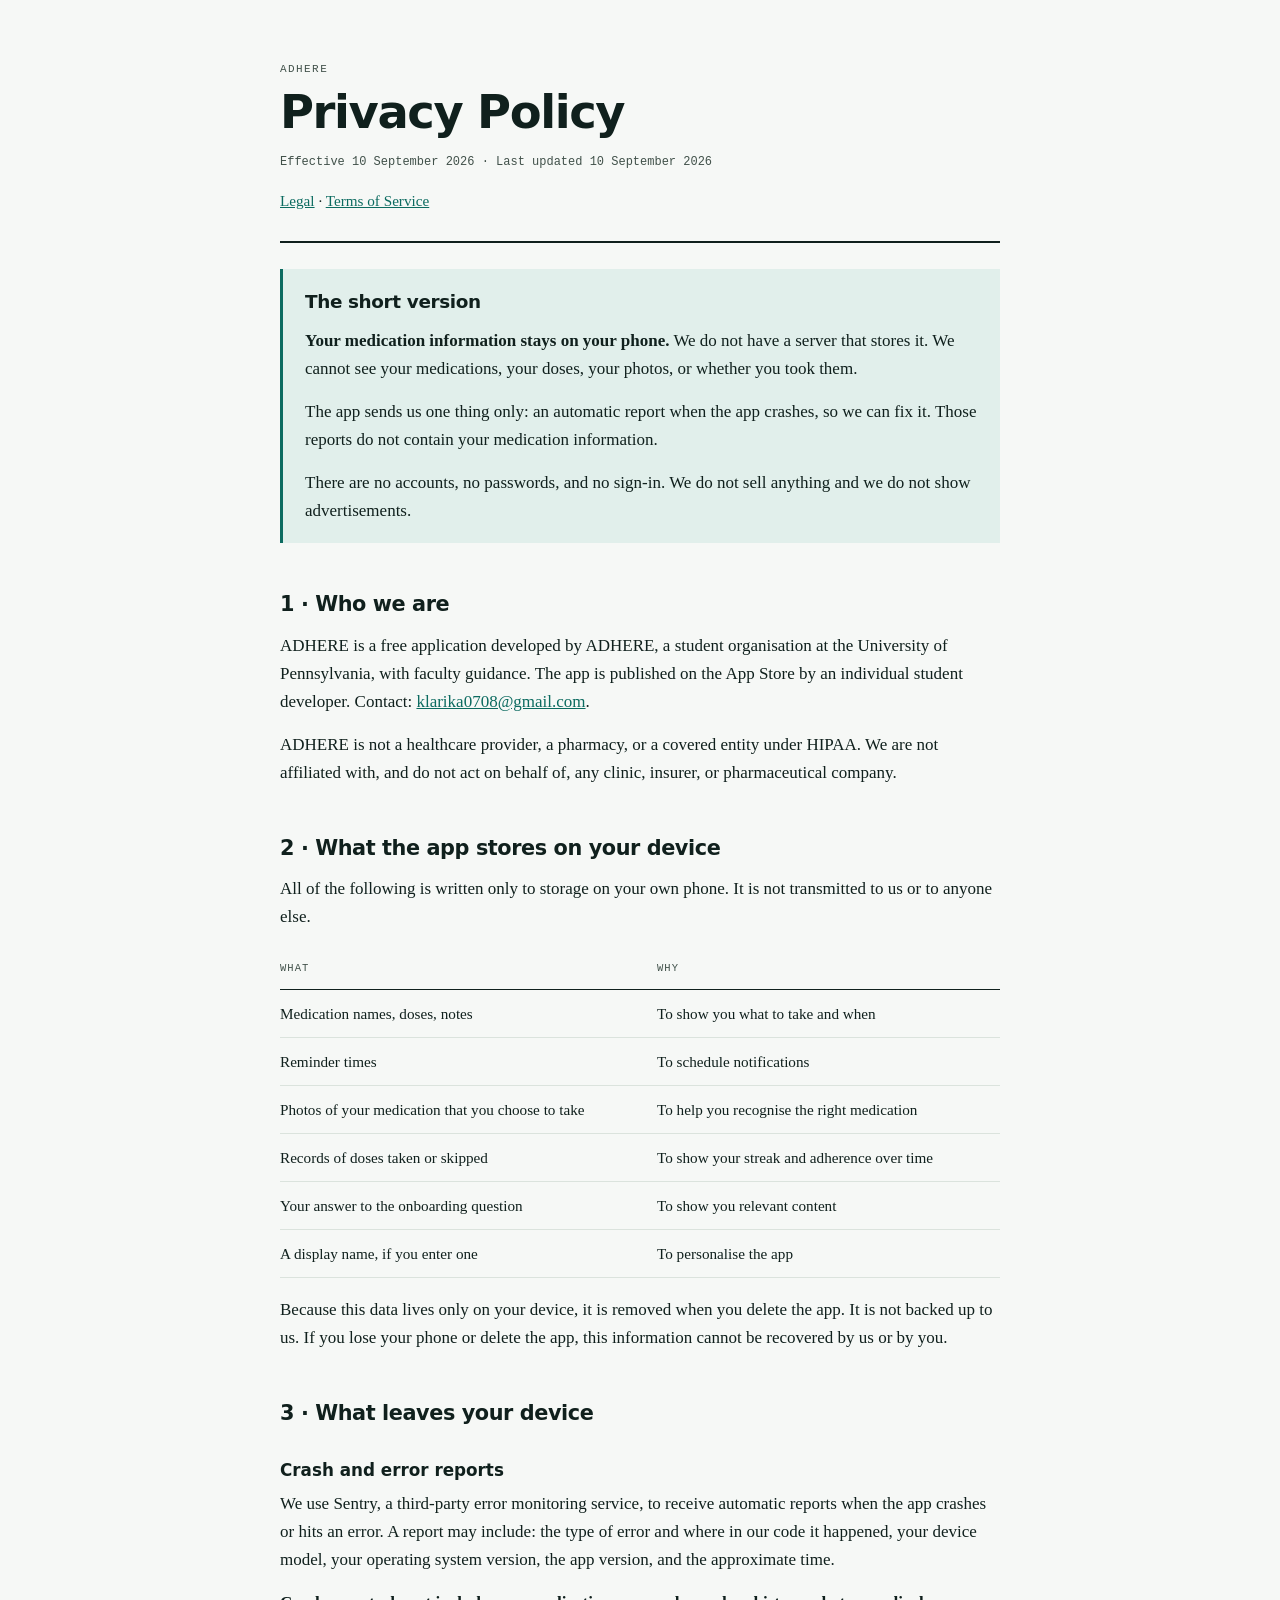
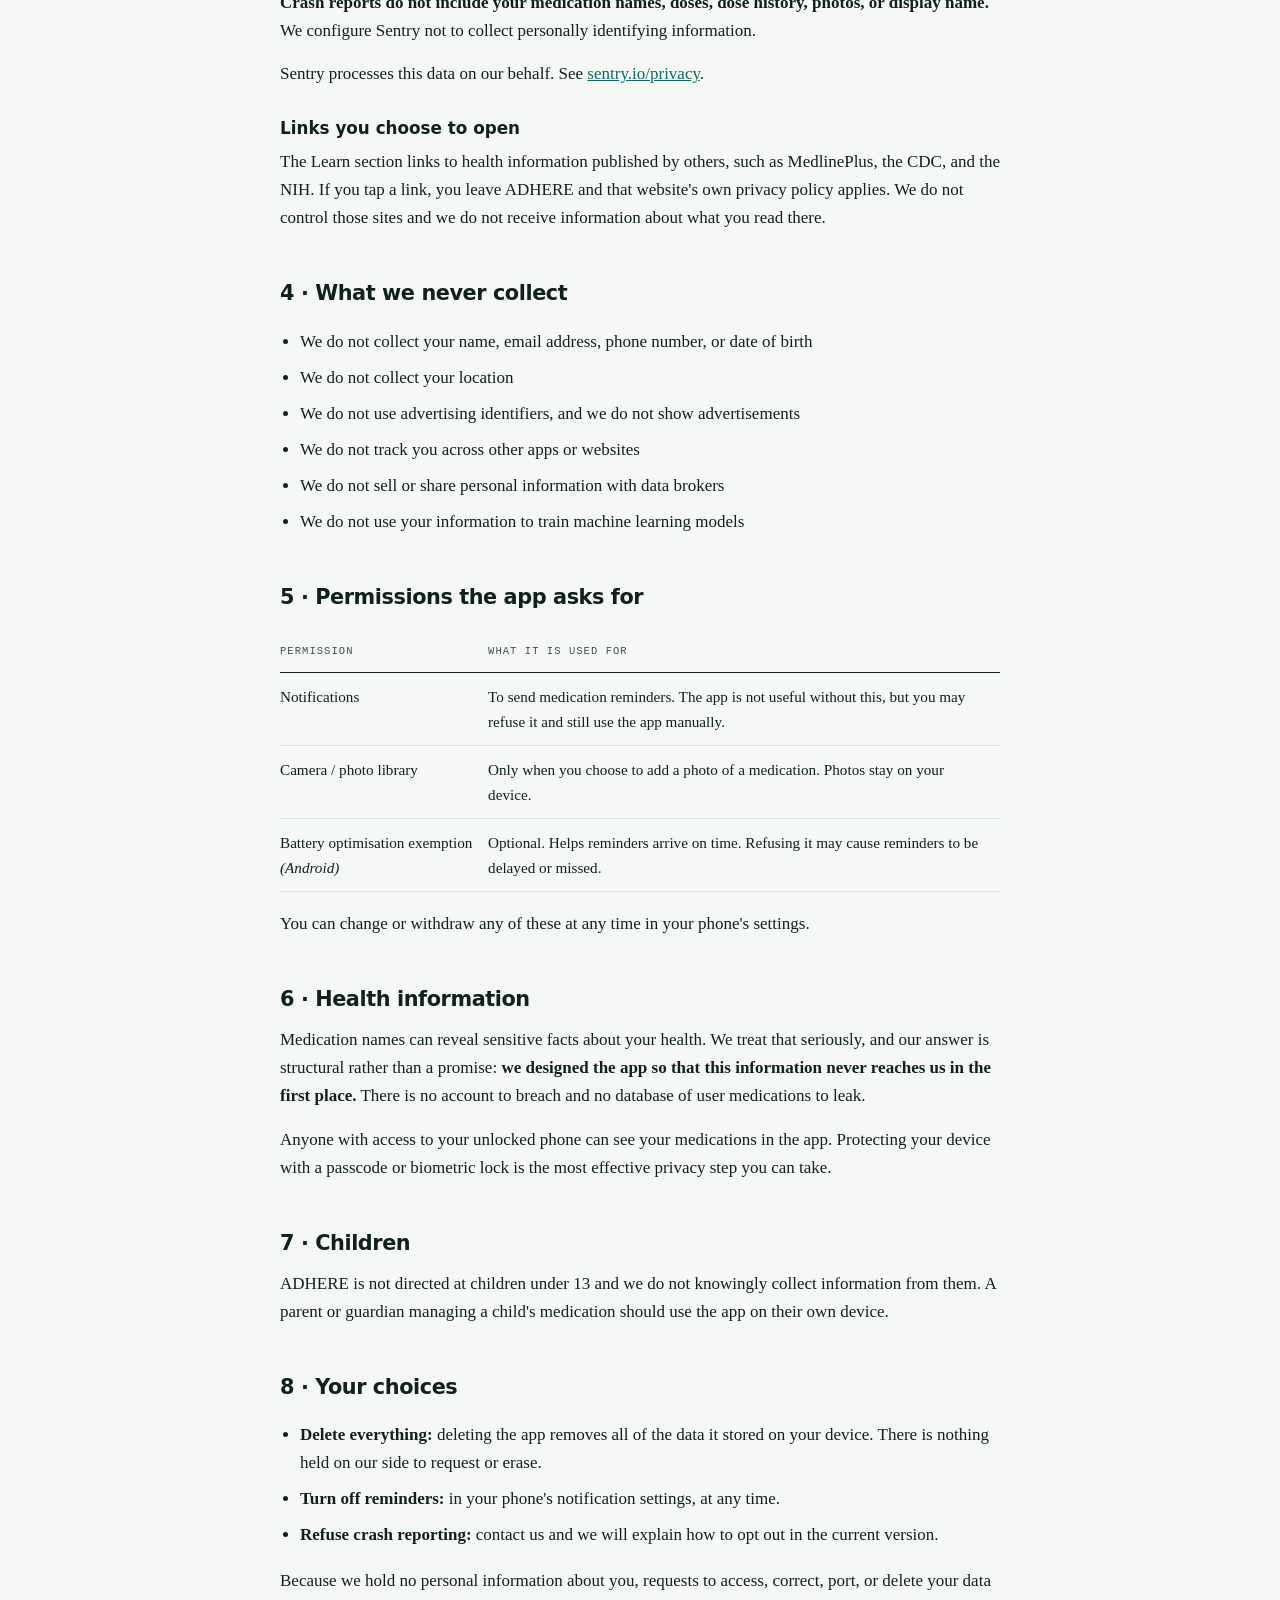
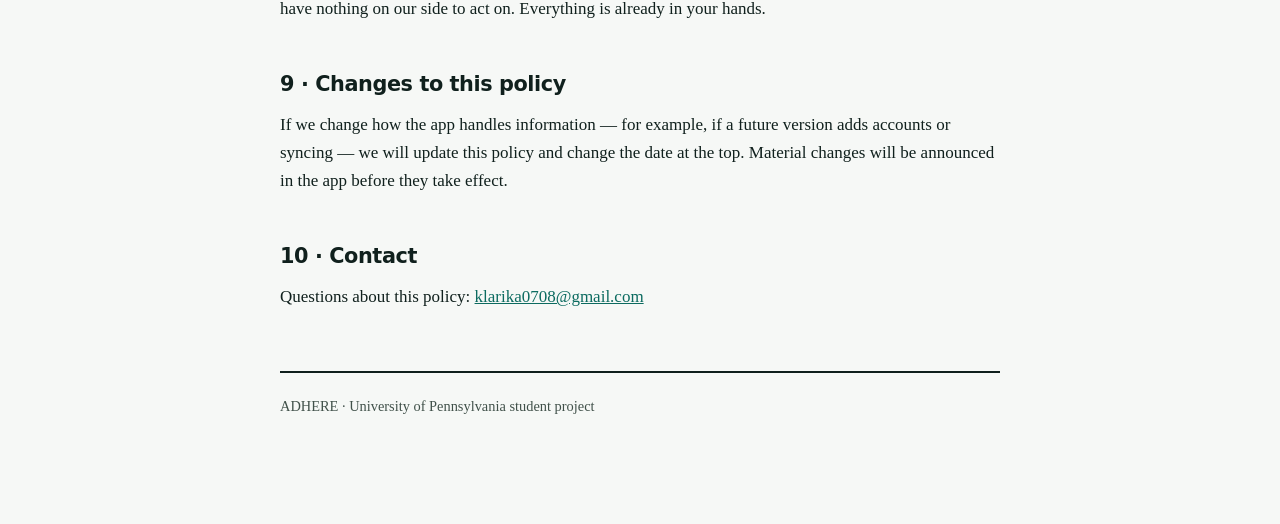
==== privacy.html @ e83df8bf "Privacy policy and terms of service for ADHERE" ====
<!doctype html><html lang="en"><head>
<meta charset="utf-8"><meta name="viewport" content="width=device-width,initial-scale=1">
<title>ADHERE — Privacy Policy</title><link rel="stylesheet" href="style.css"></head><body>
<div class="wrap">
<header>
  <p class="eyebrow">ADHERE</p>
  <h1>Privacy Policy</h1>
  <p class="updated">Effective 10 September 2026 · Last updated 10 September 2026</p>
  <nav><a href="index.html">Legal</a> · <a href="terms.html">Terms of Service</a></nav>
</header>

<div class="plain">
  <h2>The short version</h2>
  <p><strong>Your medication information stays on your phone.</strong> We do not have a server that stores it. We cannot see your medications, your doses, your photos, or whether you took them.</p>
  <p>The app sends us one thing only: an automatic report when the app crashes, so we can fix it. Those reports do not contain your medication information.</p>
  <p>There are no accounts, no passwords, and no sign-in. We do not sell anything and we do not show advertisements.</p>
</div>

<h2>1 · Who we are</h2>
<p>ADHERE is a free application developed by ADHERE, a student organisation at the University of Pennsylvania, with faculty guidance. The app is published on the App Store by an individual student developer. Contact: <a href="mailto:klarika0708@gmail.com">klarika0708@gmail.com</a>.</p>
<p>ADHERE is not a healthcare provider, a pharmacy, or a covered entity under HIPAA. We are not affiliated with, and do not act on behalf of, any clinic, insurer, or pharmaceutical company.</p>

<h2>2 · What the app stores on your device</h2>
<p>All of the following is written only to storage on your own phone. It is not transmitted to us or to anyone else.</p>
<table>
  <thead><tr><th>What</th><th>Why</th></tr></thead>
  <tbody>
    <tr><td>Medication names, doses, notes</td><td>To show you what to take and when</td></tr>
    <tr><td>Reminder times</td><td>To schedule notifications</td></tr>
    <tr><td>Photos of your medication that you choose to take</td><td>To help you recognise the right medication</td></tr>
    <tr><td>Records of doses taken or skipped</td><td>To show your streak and adherence over time</td></tr>
    <tr><td>Your answer to the onboarding question</td><td>To show you relevant content</td></tr>
    <tr><td>A display name, if you enter one</td><td>To personalise the app</td></tr>
  </tbody>
</table>
<p>Because this data lives only on your device, it is removed when you delete the app. It is not backed up to us. If you lose your phone or delete the app, this information cannot be recovered by us or by you.</p>

<h2>3 · What leaves your device</h2>
<h3>Crash and error reports</h3>
<p>We use Sentry, a third-party error monitoring service, to receive automatic reports when the app crashes or hits an error. A report may include: the type of error and where in our code it happened, your device model, your operating system version, the app version, and the approximate time.</p>
<p><strong>Crash reports do not include your medication names, doses, dose history, photos, or display name.</strong> We configure Sentry not to collect personally identifying information.</p>
<p>Sentry processes this data on our behalf. See <a href="https://sentry.io/privacy/">sentry.io/privacy</a>.</p>
<h3>Links you choose to open</h3>
<p>The Learn section links to health information published by others, such as MedlinePlus, the CDC, and the NIH. If you tap a link, you leave ADHERE and that website's own privacy policy applies. We do not control those sites and we do not receive information about what you read there.</p>

<h2>4 · What we never collect</h2>
<ul>
  <li>We do not collect your name, email address, phone number, or date of birth</li>
  <li>We do not collect your location</li>
  <li>We do not use advertising identifiers, and we do not show advertisements</li>
  <li>We do not track you across other apps or websites</li>
  <li>We do not sell or share personal information with data brokers</li>
  <li>We do not use your information to train machine learning models</li>
</ul>

<h2>5 · Permissions the app asks for</h2>
<table>
  <thead><tr><th>Permission</th><th>What it is used for</th></tr></thead>
  <tbody>
    <tr><td>Notifications</td><td>To send medication reminders. The app is not useful without this, but you may refuse it and still use the app manually.</td></tr>
    <tr><td>Camera / photo library</td><td>Only when you choose to add a photo of a medication. Photos stay on your device.</td></tr>
    <tr><td>Battery optimisation exemption <em>(Android)</em></td><td>Optional. Helps reminders arrive on time. Refusing it may cause reminders to be delayed or missed.</td></tr>
  </tbody>
</table>
<p>You can change or withdraw any of these at any time in your phone's settings.</p>

<h2>6 · Health information</h2>
<p>Medication names can reveal sensitive facts about your health. We treat that seriously, and our answer is structural rather than a promise: <strong>we designed the app so that this information never reaches us in the first place.</strong> There is no account to breach and no database of user medications to leak.</p>
<p>Anyone with access to your unlocked phone can see your medications in the app. Protecting your device with a passcode or biometric lock is the most effective privacy step you can take.</p>

<h2>7 · Children</h2>
<p>ADHERE is not directed at children under 13 and we do not knowingly collect information from them. A parent or guardian managing a child's medication should use the app on their own device.</p>

<h2>8 · Your choices</h2>
<ul>
  <li><strong>Delete everything:</strong> deleting the app removes all of the data it stored on your device. There is nothing held on our side to request or erase.</li>
  <li><strong>Turn off reminders:</strong> in your phone's notification settings, at any time.</li>
  <li><strong>Refuse crash reporting:</strong> contact us and we will explain how to opt out in the current version.</li>
</ul>
<p>Because we hold no personal information about you, requests to access, correct, port, or delete your data have nothing on our side to act on. Everything is already in your hands.</p>

<h2>9 · Changes to this policy</h2>
<p>If we change how the app handles information — for example, if a future version adds accounts or syncing — we will update this policy and change the date at the top. Material changes will be announced in the app before they take effect.</p>

<h2>10 · Contact</h2>
<p>Questions about this policy: <a href="mailto:klarika0708@gmail.com">klarika0708@gmail.com</a></p>

<footer><p>ADHERE · University of Pennsylvania student project</p></footer>
</div></body></html>
---- style.css ----
:root{
  --paper:#F6F8F6; --ink:#10201D; --ink-2:#41514A; --rule:#DBE3DD;
  --accent:#0C6B60; --accent-soft:#E1EFEB; --warn-bg:#F6EBD6; --warn:#8A5A12;
}
@media (prefers-color-scheme:dark){
  :root{--paper:#0E1513; --ink:#E7EDE9; --ink-2:#9DABA3; --rule:#26332F;
        --accent:#4CBAA6; --accent-soft:#143029; --warn-bg:#2E2415; --warn:#D69C3E;}
}
*{box-sizing:border-box}
body{background:var(--paper);color:var(--ink);margin:0;padding:0 20px 90px;
  font:17px/1.65 "Iowan Old Style","Palatino Linotype",Palatino,Georgia,serif;
  -webkit-font-smoothing:antialiased}
.wrap{max-width:720px;margin:0 auto}
header{padding:60px 0 28px;border-bottom:2px solid var(--ink)}
h1{font-family:system-ui,-apple-system,"Segoe UI",Roboto,sans-serif;
  font-weight:750;letter-spacing:-.03em;font-size:clamp(2rem,6vw,2.9rem);
  line-height:1.05;margin:10px 0 0}
h2{font-family:system-ui,-apple-system,sans-serif;font-weight:700;letter-spacing:-.02em;
  font-size:1.3rem;margin:44px 0 10px}
h3{font-family:system-ui,-apple-system,sans-serif;font-weight:650;font-size:1.05rem;margin:26px 0 6px}
.eyebrow{font-family:ui-monospace,Menlo,monospace;font-size:11px;letter-spacing:.13em;
  text-transform:uppercase;color:var(--ink-2);margin:0}
.updated{font-family:ui-monospace,Menlo,monospace;font-size:12px;color:var(--ink-2);margin-top:16px}
p{margin:0 0 15px}
ul{padding-left:20px}li{margin-bottom:8px}
a{color:var(--accent)}
.plain{background:var(--accent-soft);border-left:3px solid var(--accent);padding:18px 22px;margin:26px 0}
.plain h2{margin:0 0 10px;font-size:1.15rem}
.plain p:last-child{margin-bottom:0}
.alert{background:var(--warn-bg);border-left:3px solid var(--warn);padding:18px 22px;margin:26px 0}
.alert p:last-child{margin-bottom:0}
.alert strong{color:var(--warn)}
table{width:100%;border-collapse:collapse;margin:18px 0;font-size:.95rem}
th,td{text-align:left;padding:11px 12px 11px 0;border-bottom:1px solid var(--rule);vertical-align:top}
th{font-family:ui-monospace,Menlo,monospace;font-size:10.5px;letter-spacing:.1em;
  text-transform:uppercase;color:var(--ink-2);font-weight:400;border-bottom-color:var(--ink)}
footer{margin-top:60px;padding-top:22px;border-top:2px solid var(--ink);font-size:.9rem;color:var(--ink-2)}
nav{margin-top:14px;font-size:.95rem}
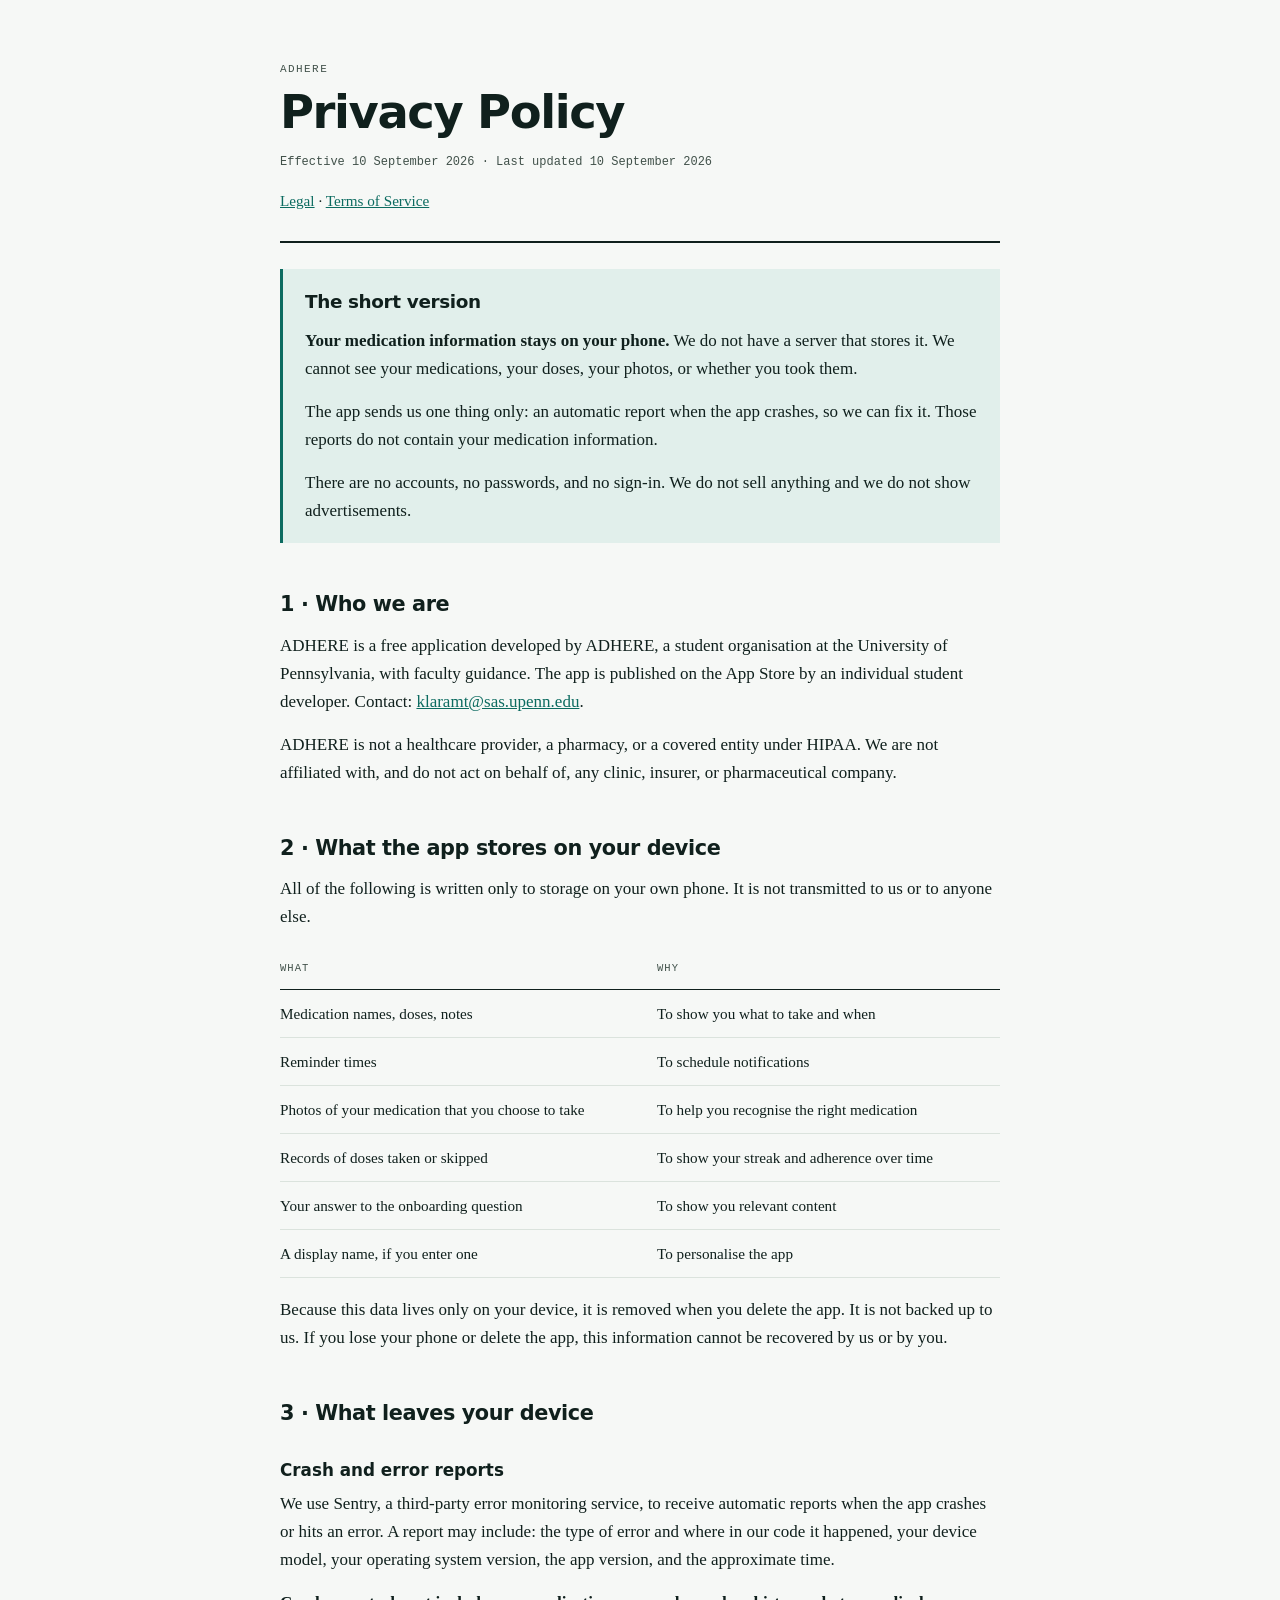
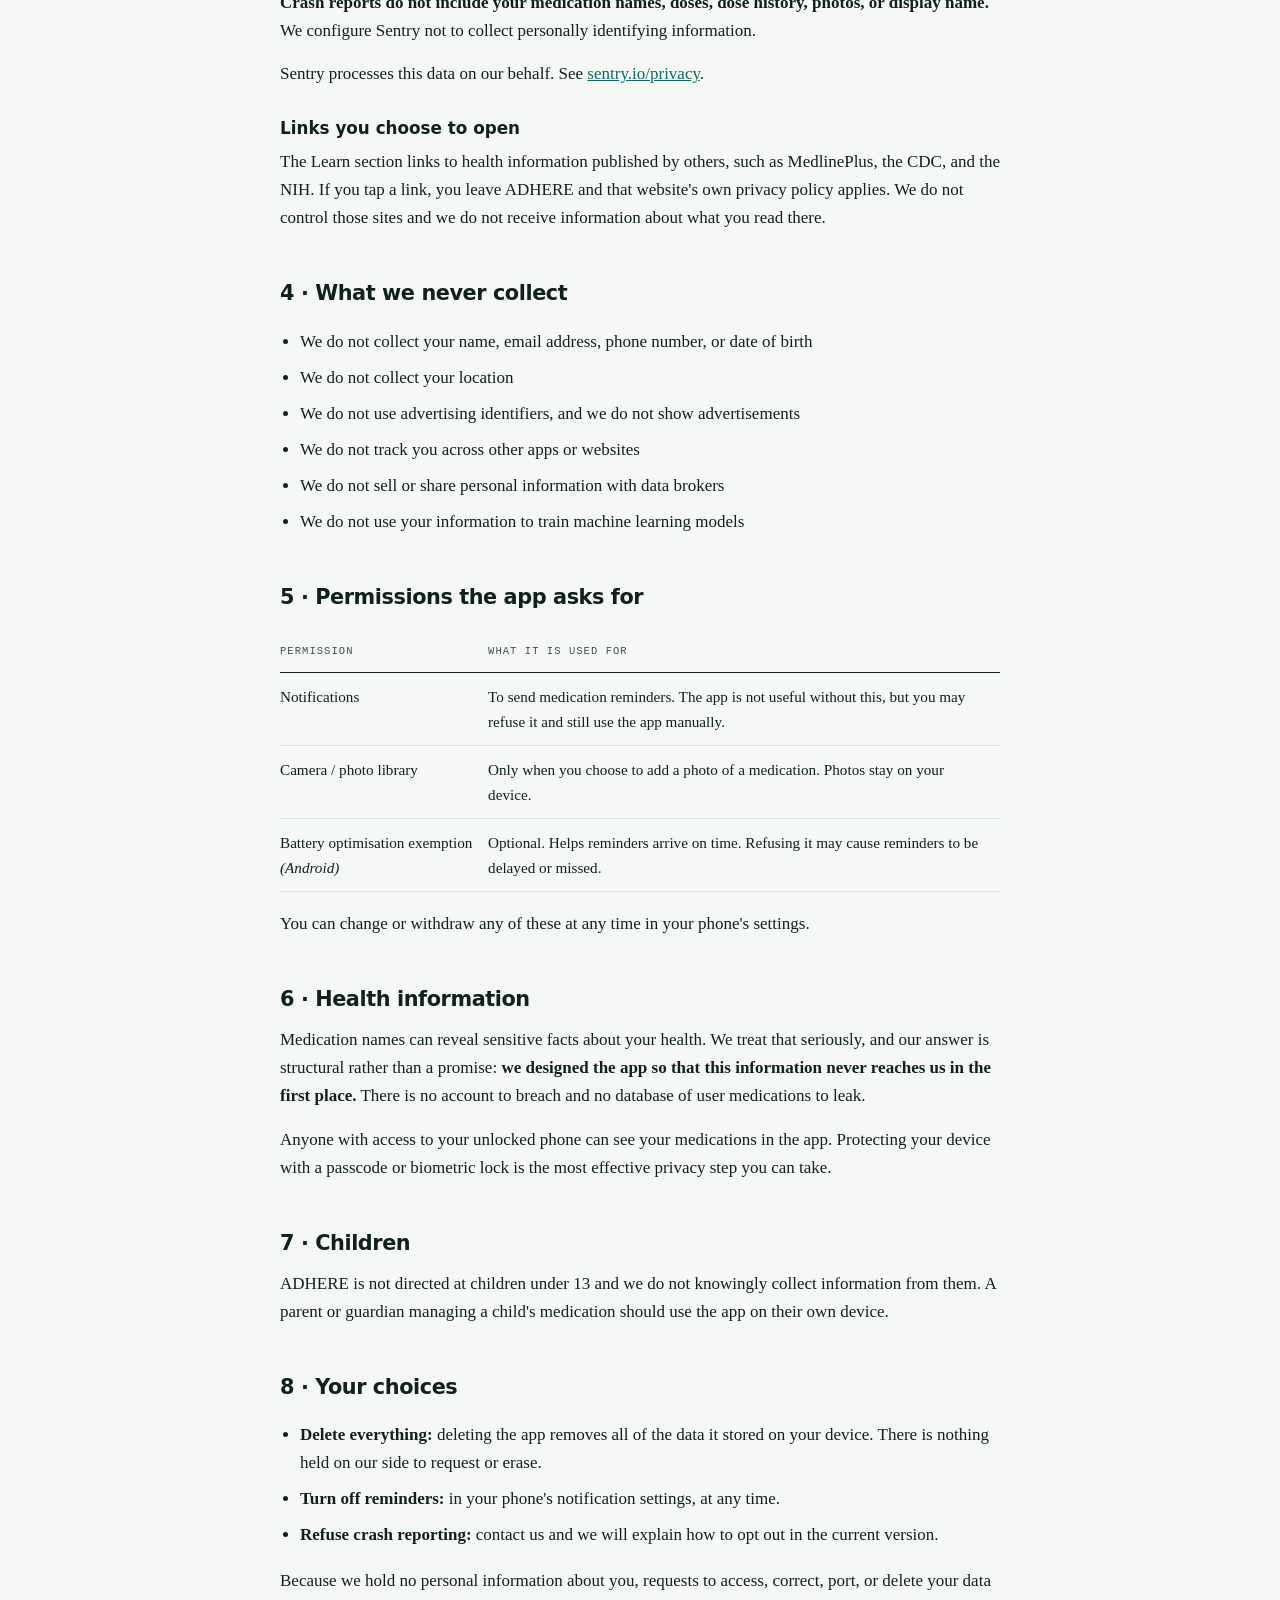
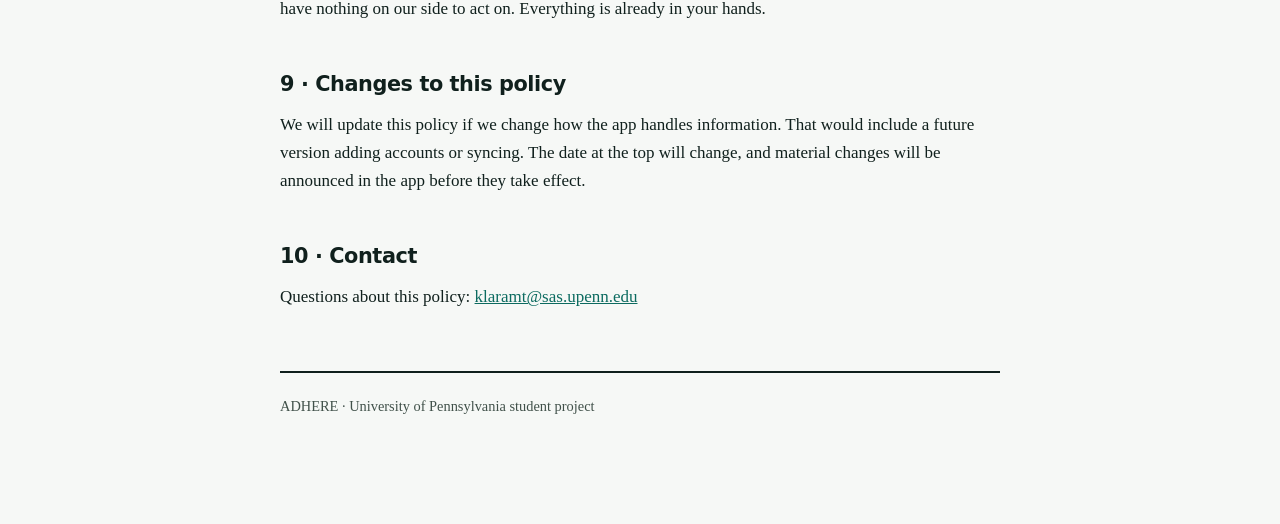
==== commit c3dec166: "Use Penn email; remove em dashes" ====
--- a/privacy.html
+++ b/privacy.html
@@ -1,6 +1,6 @@
 <!doctype html><html lang="en"><head>
 <meta charset="utf-8"><meta name="viewport" content="width=device-width,initial-scale=1">
-<title>ADHERE — Privacy Policy</title><link rel="stylesheet" href="style.css"></head><body>
+<title>ADHERE Privacy Policy</title><link rel="stylesheet" href="style.css"></head><body>
 <div class="wrap">
 <header>
   <p class="eyebrow">ADHERE</p>
@@ -17,7 +17,7 @@
 </div>
 
 <h2>1 · Who we are</h2>
-<p>ADHERE is a free application developed by ADHERE, a student organisation at the University of Pennsylvania, with faculty guidance. The app is published on the App Store by an individual student developer. Contact: <a href="mailto:klarika0708@gmail.com">klarika0708@gmail.com</a>.</p>
+<p>ADHERE is a free application developed by ADHERE, a student organisation at the University of Pennsylvania, with faculty guidance. The app is published on the App Store by an individual student developer. Contact: <a href="mailto:klaramt@sas.upenn.edu">klaramt@sas.upenn.edu</a>.</p>
 <p>ADHERE is not a healthcare provider, a pharmacy, or a covered entity under HIPAA. We are not affiliated with, and do not act on behalf of, any clinic, insurer, or pharmaceutical company.</p>
 
 <h2>2 · What the app stores on your device</h2>
@@ -80,10 +80,10 @@
 <p>Because we hold no personal information about you, requests to access, correct, port, or delete your data have nothing on our side to act on. Everything is already in your hands.</p>
 
 <h2>9 · Changes to this policy</h2>
-<p>If we change how the app handles information — for example, if a future version adds accounts or syncing — we will update this policy and change the date at the top. Material changes will be announced in the app before they take effect.</p>
+<p>We will update this policy if we change how the app handles information. That would include a future version adding accounts or syncing. The date at the top will change, and material changes will be announced in the app before they take effect.</p>
 
 <h2>10 · Contact</h2>
-<p>Questions about this policy: <a href="mailto:klarika0708@gmail.com">klarika0708@gmail.com</a></p>
+<p>Questions about this policy: <a href="mailto:klaramt@sas.upenn.edu">klaramt@sas.upenn.edu</a></p>
 
 <footer><p>ADHERE · University of Pennsylvania student project</p></footer>
 </div></body></html>
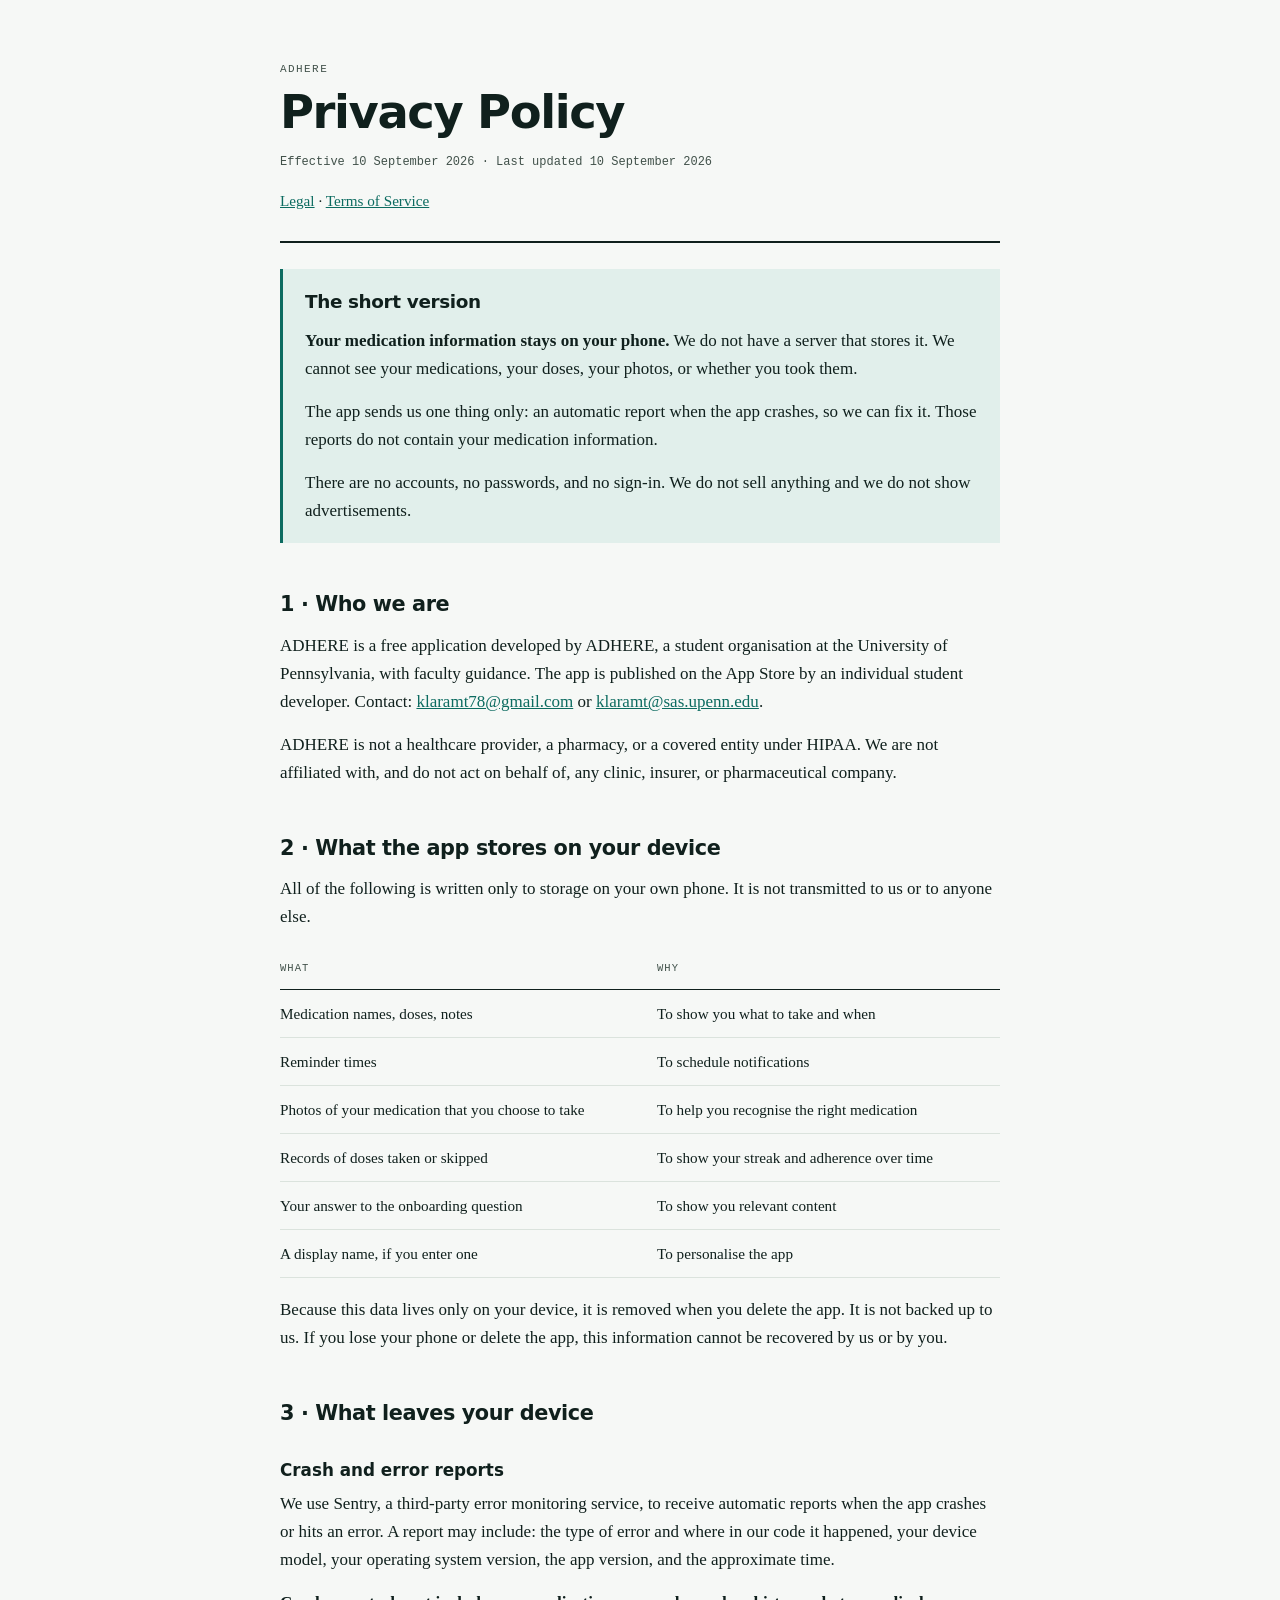
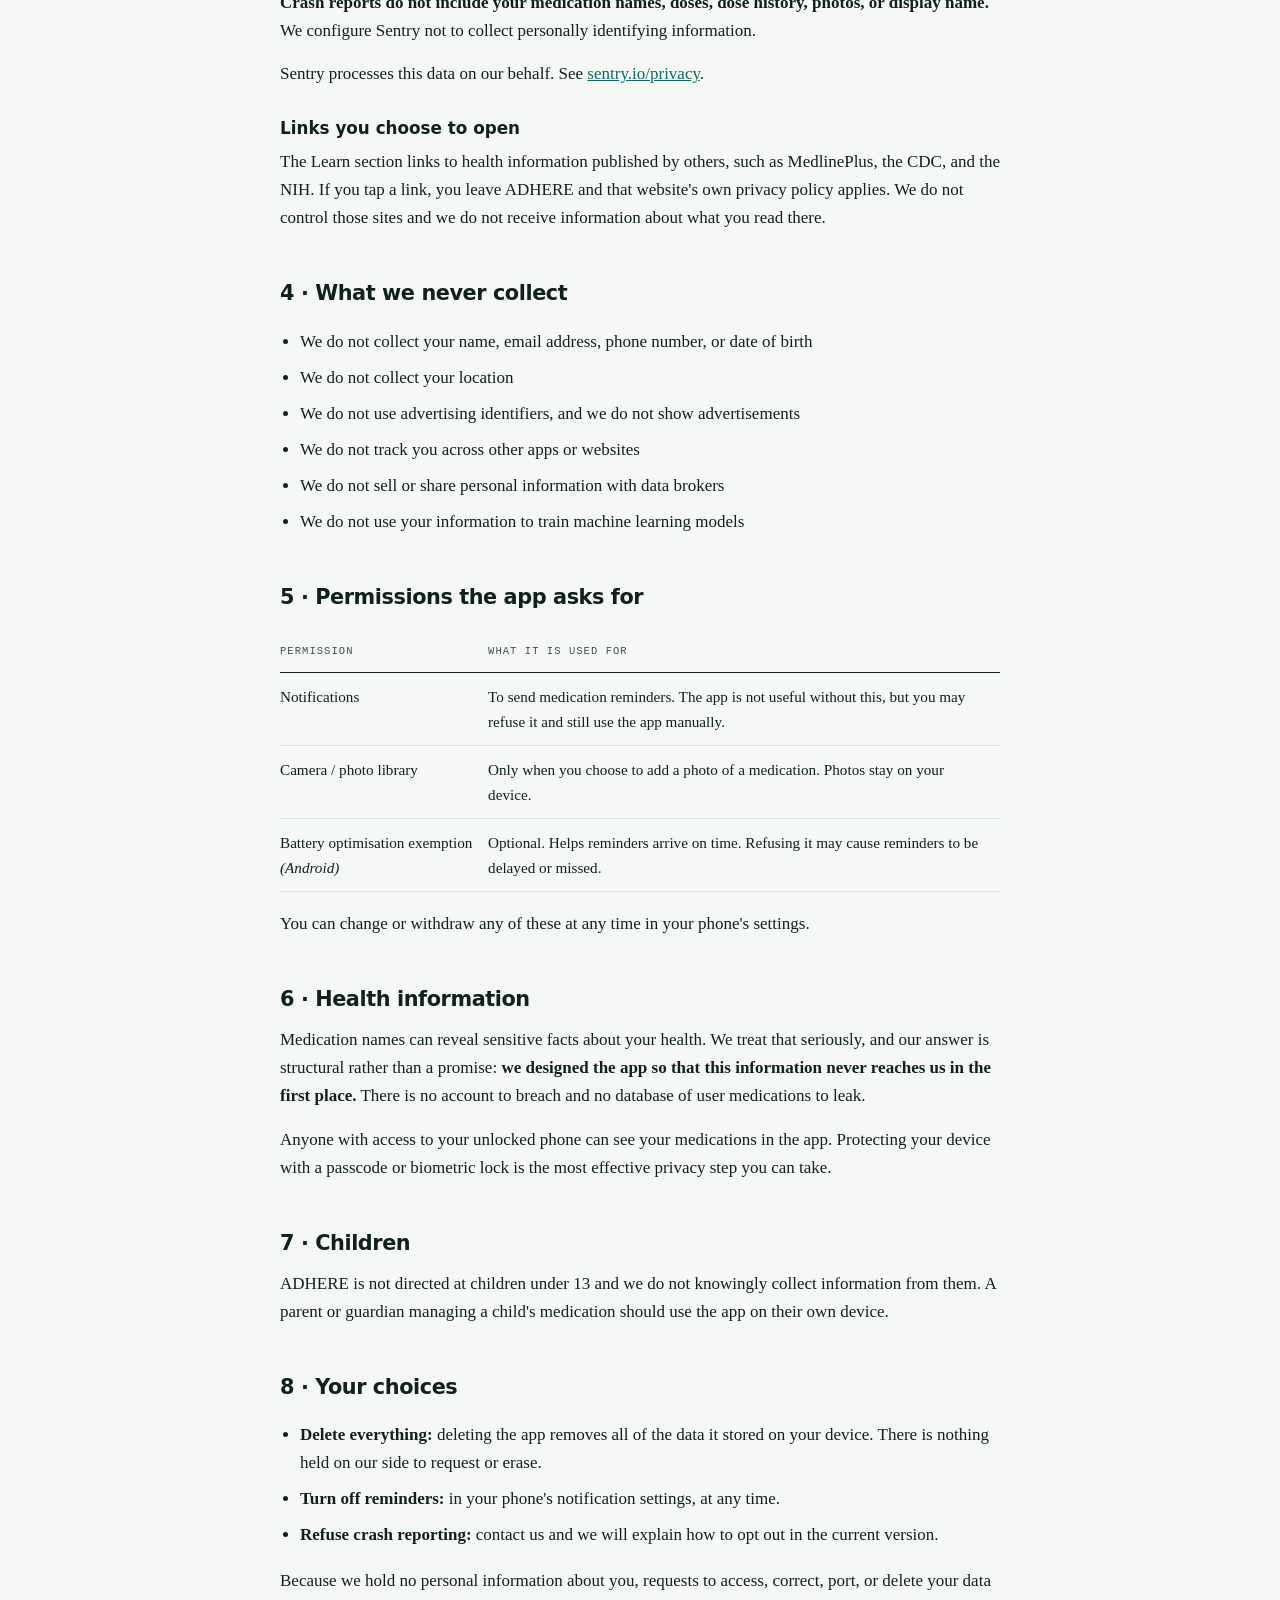
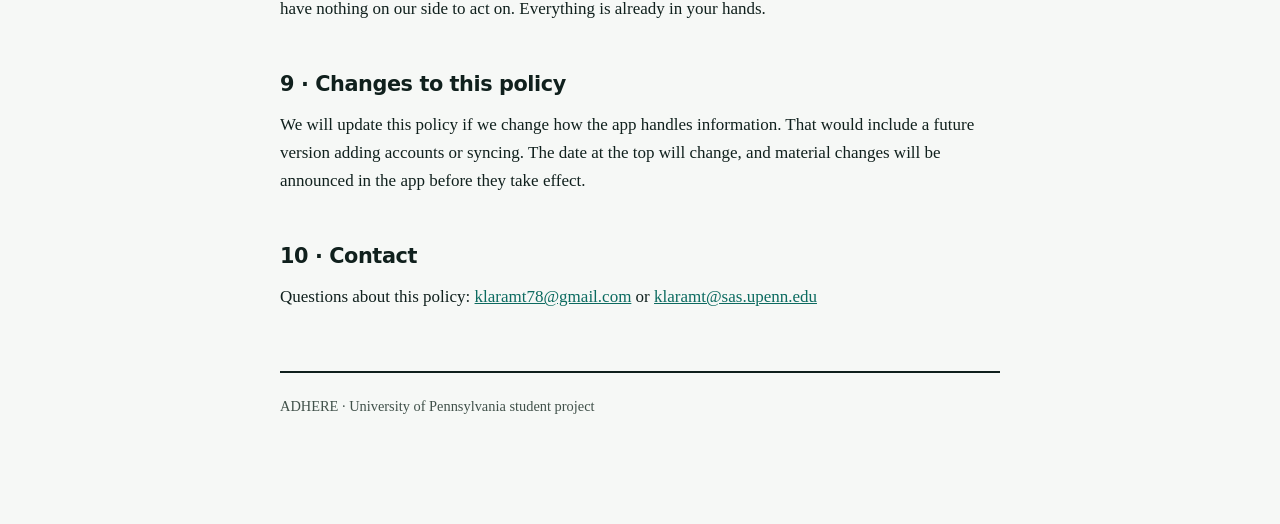
==== commit 80234027: "Show both contact emails" ====
--- a/privacy.html
+++ b/privacy.html
@@ -17,7 +17,7 @@
 </div>
 
 <h2>1 · Who we are</h2>
-<p>ADHERE is a free application developed by ADHERE, a student organisation at the University of Pennsylvania, with faculty guidance. The app is published on the App Store by an individual student developer. Contact: <a href="mailto:klaramt@sas.upenn.edu">klaramt@sas.upenn.edu</a>.</p>
+<p>ADHERE is a free application developed by ADHERE, a student organisation at the University of Pennsylvania, with faculty guidance. The app is published on the App Store by an individual student developer. Contact: <a href="mailto:klaramt78@gmail.com">klaramt78@gmail.com</a> or <a href="mailto:klaramt@sas.upenn.edu">klaramt@sas.upenn.edu</a>.</p>
 <p>ADHERE is not a healthcare provider, a pharmacy, or a covered entity under HIPAA. We are not affiliated with, and do not act on behalf of, any clinic, insurer, or pharmaceutical company.</p>
 
 <h2>2 · What the app stores on your device</h2>
@@ -83,7 +83,7 @@
 <p>We will update this policy if we change how the app handles information. That would include a future version adding accounts or syncing. The date at the top will change, and material changes will be announced in the app before they take effect.</p>
 
 <h2>10 · Contact</h2>
-<p>Questions about this policy: <a href="mailto:klaramt@sas.upenn.edu">klaramt@sas.upenn.edu</a></p>
+<p>Questions about this policy: <a href="mailto:klaramt78@gmail.com">klaramt78@gmail.com</a> or <a href="mailto:klaramt@sas.upenn.edu">klaramt@sas.upenn.edu</a></p>
 
 <footer><p>ADHERE · University of Pennsylvania student project</p></footer>
 </div></body></html>
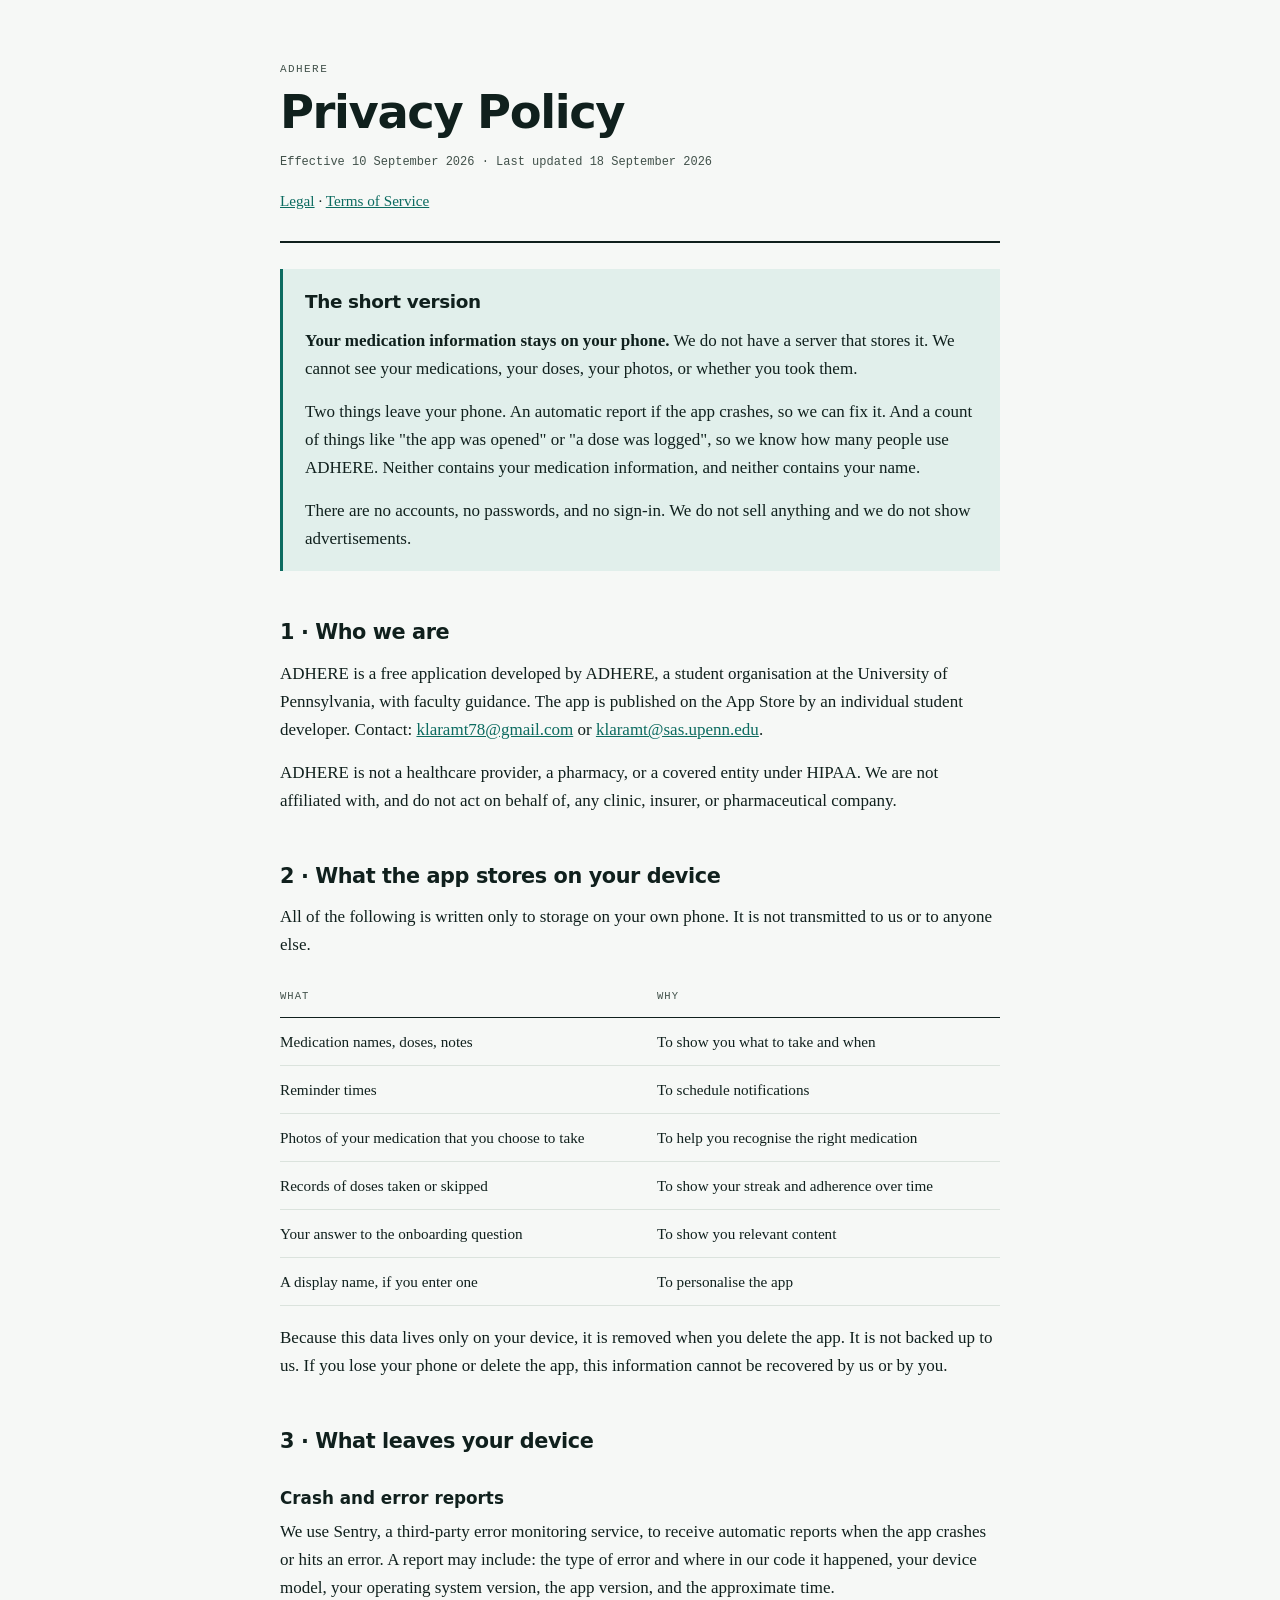
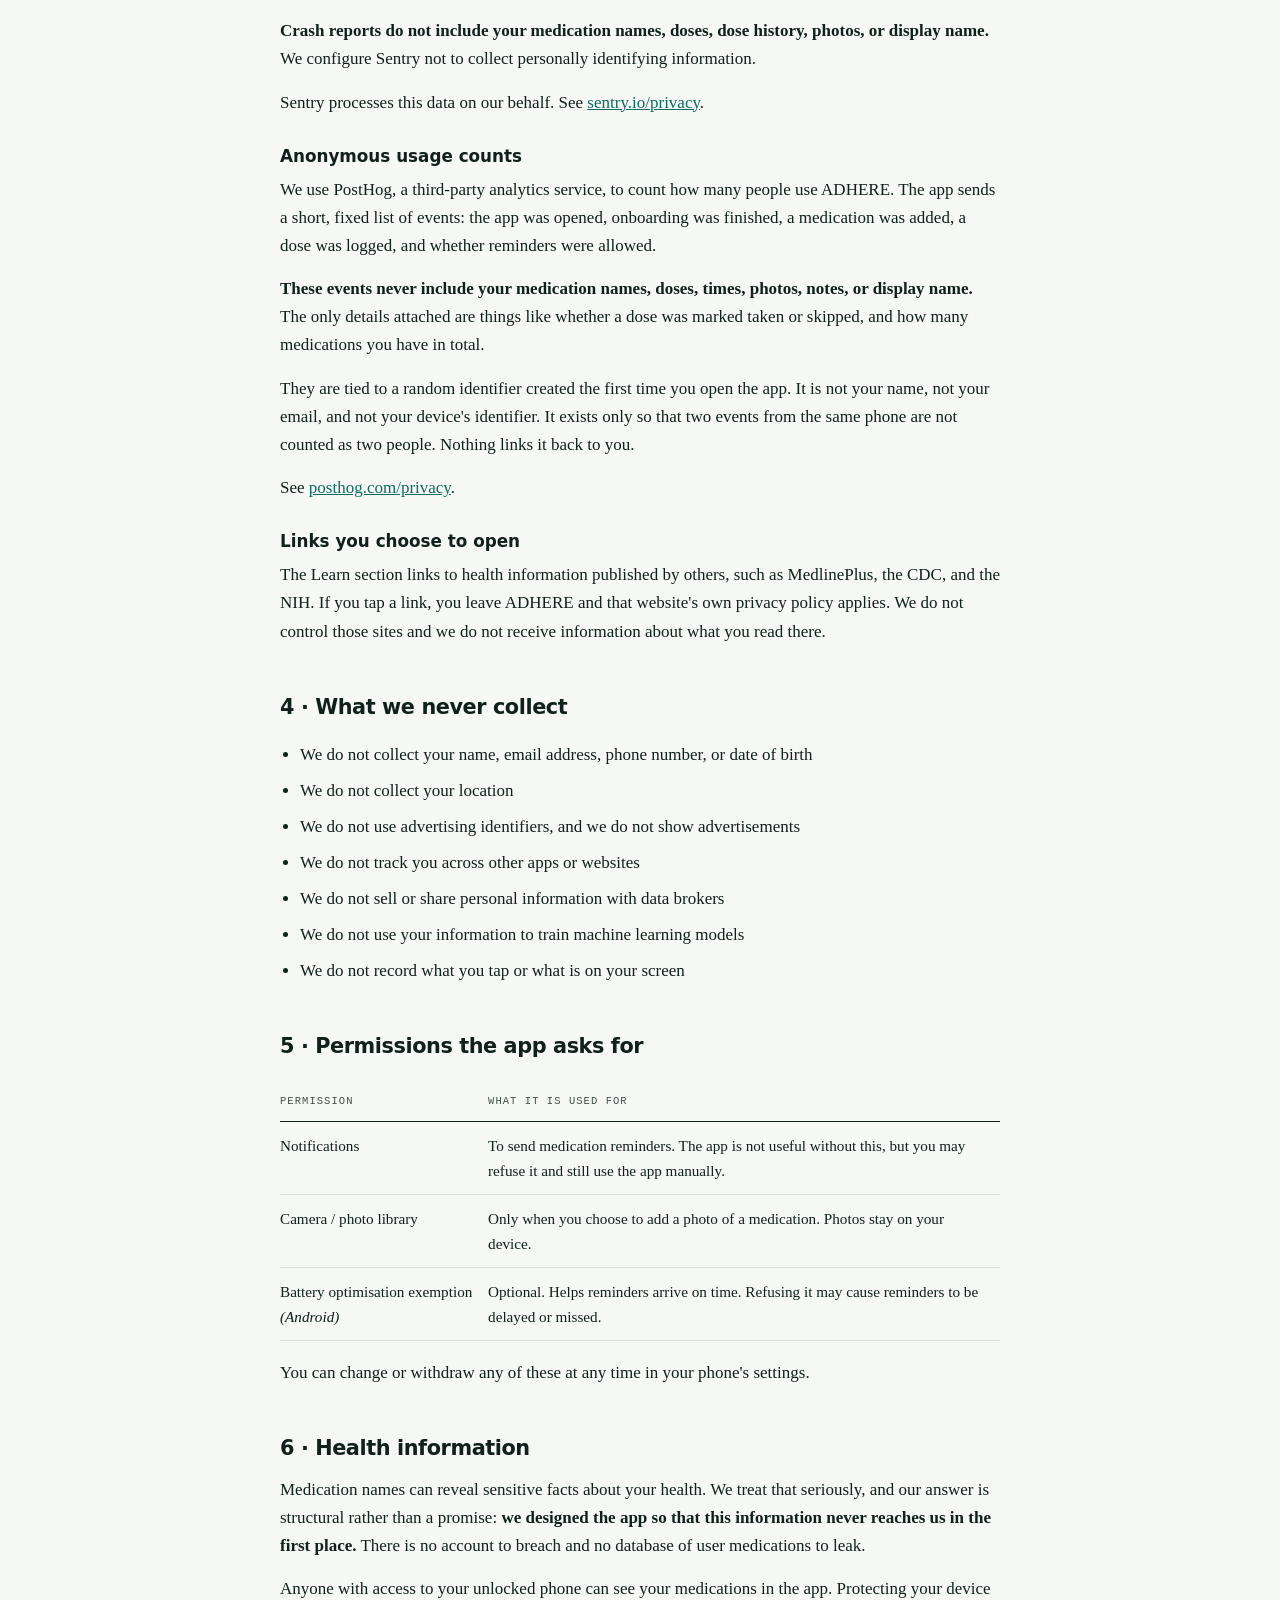
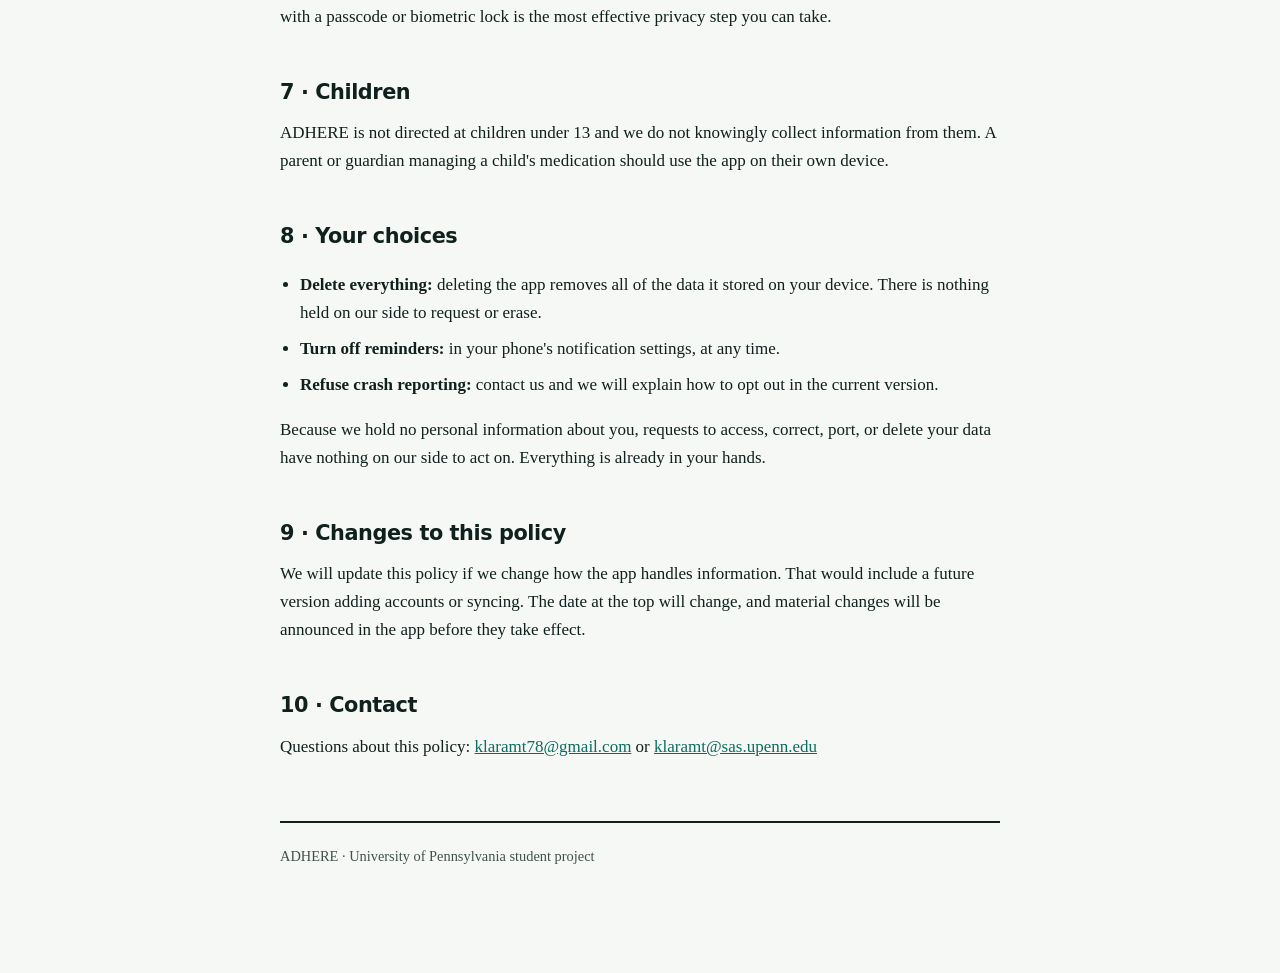
==== commit 8e4a9c6b: "Disclose anonymous usage analytics in the privacy policy The app now sends a fixed list of events to" ====
--- a/privacy.html
+++ b/privacy.html
@@ -5,14 +5,14 @@
 <header>
   <p class="eyebrow">ADHERE</p>
   <h1>Privacy Policy</h1>
-  <p class="updated">Effective 10 September 2026 · Last updated 10 September 2026</p>
+  <p class="updated">Effective 10 September 2026 · Last updated 18 September 2026</p>
   <nav><a href="index.html">Legal</a> · <a href="terms.html">Terms of Service</a></nav>
 </header>
 
 <div class="plain">
   <h2>The short version</h2>
   <p><strong>Your medication information stays on your phone.</strong> We do not have a server that stores it. We cannot see your medications, your doses, your photos, or whether you took them.</p>
-  <p>The app sends us one thing only: an automatic report when the app crashes, so we can fix it. Those reports do not contain your medication information.</p>
+  <p>Two things leave your phone. An automatic report if the app crashes, so we can fix it. And a count of things like "the app was opened" or "a dose was logged", so we know how many people use ADHERE. Neither contains your medication information, and neither contains your name.</p>
   <p>There are no accounts, no passwords, and no sign-in. We do not sell anything and we do not show advertisements.</p>
 </div>
 
@@ -40,6 +40,12 @@
 <p>We use Sentry, a third-party error monitoring service, to receive automatic reports when the app crashes or hits an error. A report may include: the type of error and where in our code it happened, your device model, your operating system version, the app version, and the approximate time.</p>
 <p><strong>Crash reports do not include your medication names, doses, dose history, photos, or display name.</strong> We configure Sentry not to collect personally identifying information.</p>
 <p>Sentry processes this data on our behalf. See <a href="https://sentry.io/privacy/">sentry.io/privacy</a>.</p>
+<h3>Anonymous usage counts</h3>
+<p>We use PostHog, a third-party analytics service, to count how many people use ADHERE. The app sends a short, fixed list of events: the app was opened, onboarding was finished, a medication was added, a dose was logged, and whether reminders were allowed.</p>
+<p><strong>These events never include your medication names, doses, times, photos, notes, or display name.</strong> The only details attached are things like whether a dose was marked taken or skipped, and how many medications you have in total.</p>
+<p>They are tied to a random identifier created the first time you open the app. It is not your name, not your email, and not your device's identifier. It exists only so that two events from the same phone are not counted as two people. Nothing links it back to you.</p>
+<p>See <a href="https://posthog.com/privacy">posthog.com/privacy</a>.</p>
+
 <h3>Links you choose to open</h3>
 <p>The Learn section links to health information published by others, such as MedlinePlus, the CDC, and the NIH. If you tap a link, you leave ADHERE and that website's own privacy policy applies. We do not control those sites and we do not receive information about what you read there.</p>
 
@@ -51,6 +57,7 @@
   <li>We do not track you across other apps or websites</li>
   <li>We do not sell or share personal information with data brokers</li>
   <li>We do not use your information to train machine learning models</li>
+  <li>We do not record what you tap or what is on your screen</li>
 </ul>
 
 <h2>5 · Permissions the app asks for</h2>
